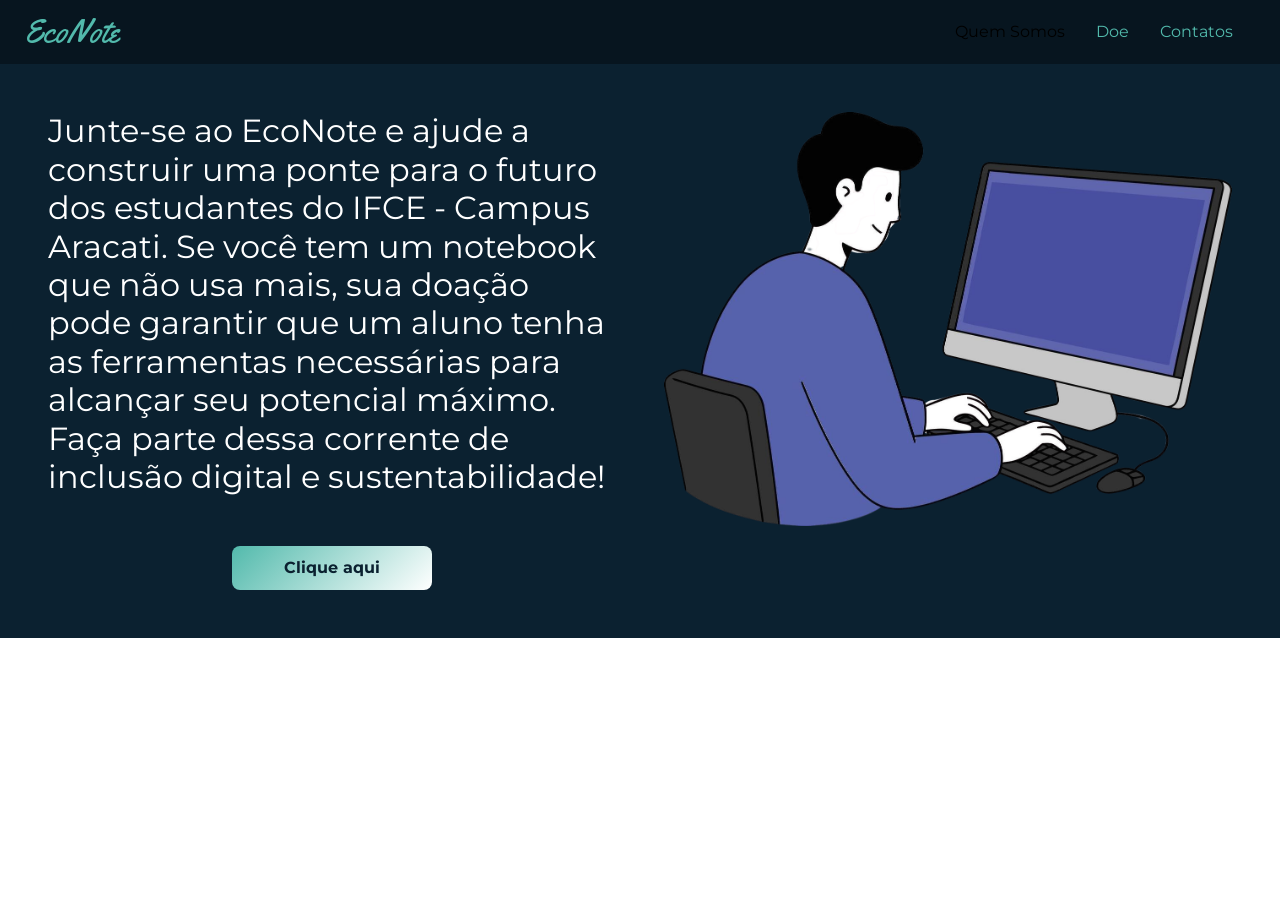
==== landing-page-2/index.html @ 5b76e67c "Responsividade" ====
<!DOCTYPE html>
<html lang="en">
<head>
    <meta charset="UTF-8">
    <meta name="viewport" content="width=device-width, initial-scale=1.0">
    <title>EcoNote</title>
    <link rel="preconnect" href="https://fonts.googleapis.com">
    <link rel="preconnect" href="https://fonts.gstatic.com" crossorigin>
    <link href="https://fonts.googleapis.com/css2?family=Montserrat:ital,wght@0,100..900;1,100..900&family=Yellowtail&display=swap" rel="stylesheet">
    <link href="https://cdn.jsdelivr.net/npm/bootstrap@5.0.2/dist/css/bootstrap.min.css" rel="stylesheet" integrity="sha384-EVSTQN3/azprG1Anm3QDgpJLIm9Nao0Yz1ztcQTwFspd3yD65VohhpuuCOmLASjC" crossorigin="anonymous">
    <link rel="stylesheet" href="style.css">
    <link rel="stylesheet" href="navbar.css">
    
</head>
<body>
    <nav class="navbar navbar-expand-lg px-4">
        <a class="navbar-brand" href="#">
            <h1>EcoNote</h1>
        </a>

        <button class="navbar-toggler" type="button" data-bs-toggle="collapse" data-bs-target="#navbarMenu" aria-controls="navbarMenu" aria-expanded="false" aria-label="Toggle navigation">
        <span class="navbar-toggler-icon"></span>

        </button>

        <div class="collapse navbar-collapse justify-content-end" id="navbarMenu">
            <ul class="navbar-nav">
                <li class="nav-item">
                <a class="nav-link active" href="#">Quem Somos</a>
            </li>
            <li class="nav-item">
                <a class="nav-link" href="https://g4b1brandao.pythonanywhere.com/cadastro/">Doe</a>
            </li>
            <li class="nav-item">
                <a class="nav-link" href="https://g4b1brandao.pythonanywhere.com/">Contatos</a>
            </li>
        </ul>
      </div>
    </nav>

    <div class="container-fluid p-4 main-container">
        <!-- Banner 100% -->
        <div class="banner d-flex flex-wrap">
            <div class="col-lg-6 col-12 p-4 main-text">
                <h1>Junte-se ao EcoNote e ajude a construir uma ponte para o futuro dos estudantes do IFCE - Campus Aracati. Se você tem um notebook que não usa mais, sua doação pode garantir que um aluno tenha as ferramentas necessárias para alcançar seu potencial máximo. Faça parte dessa corrente de inclusão digital e sustentabilidade!</h1>
                <button class="btn-gradient" href="https://g4b1brandao.pythonanywhere.com/" target="_blank">Clique aqui</button> 
            </div>

            <div class="col-lg-6 col-12 p-4">
                <img src="assets/img/user-pc.png" class="img-fluid" alt="Imagem responsiva">
            </div>
        </div>
    </div>
</body>
</html>
---- landing-page-2/style.css ----
:root {
  --primary: #52BAAC;
  --secondary: #0B2130;
  --secondary-darker: #07151F;
  --bg: #fff;
  --text: #fff;
}

body{
    margin: 0;  
}

.navbar{
    padding: 8px 100px;
    background-color: var(--secondary-darker);
}

.navbar-nav li {
    margin-right: 15px;
}

.navbar-nav li a{
    font-family: 'Montserrat', sans-serif;
    color: var(--primary);
}

.navbar-nav li a:hover{
    color: var(--primary);
    font-weight: bold;
}

.navbar-brand h1{
    font-family: 'YellowTail', sans-serif;
    font-size: 2rem;
    color: var(--primary);
    text-align: center;
    margin: 0;
}

.main-container{

    display: flex;
    background-color: var(--secondary);
    justify-content: center; 
    align-items: center;
}

.main-image{
    background-color: #07151F;
}

.main-text{
    display: flex;
    flex-direction: column;
    align-items: center;
    justify-content: center;
}

.main-text h1{
    font-size: 2rem;
    font-family: 'Montserrat', sans-serif;
    font-style: normal;
    font-weight: 400;
    color: var(--text);
    margin-bottom: 50px;
}

.btn-gradient {
    font-family: 'Montserrat', sans-serif;
    font-weight: bold;
    width: 200px;
    background: linear-gradient(135deg, var(--primary), #fff);
    border: none; 
    color: var(--secondary); 
    padding: 10px 10px;   
    border-radius: 8px;   
    font-size: 16px;      
    cursor: pointer;      
    transition: all 0.3s ease; 
}

.btn-gradient:hover {
  transform: scale(1.05); 
}

@font-face {
    font-family: 'Montserrat';
    src: url('assets/fonts/Montserrat/static/Montserrat-Regular.ttf') format('truetype');
    font-weight: 400; /* variável de 100 a 900 */
    font-style: normal;
}

@font-face {
    font-family: 'YellowTail';
    src: url('assets/fonts/Yellowtail/Yellowtail-Regular.ttf') format('truetype');
    font-weight: 400;
    font-style: normal;
}
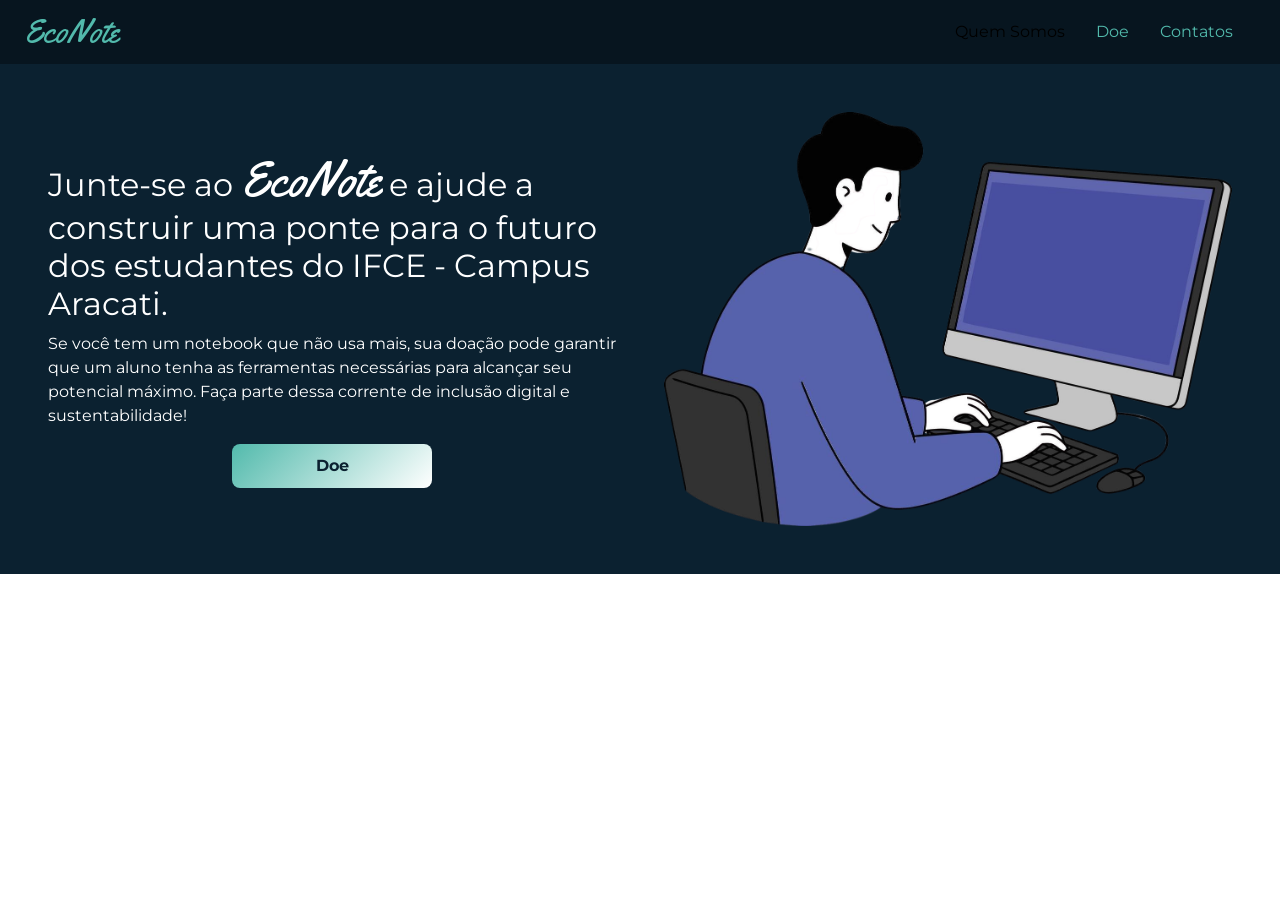
==== commit 4354c8ed: "Detalhes e correção no botão" ====
--- a/landing-page-2/index.html
+++ b/landing-page-2/index.html
@@ -42,14 +42,17 @@
         <!-- Banner 100% -->
         <div class="banner d-flex flex-wrap">
             <div class="col-lg-6 col-12 p-4 main-text">
-                <h1>Junte-se ao EcoNote e ajude a construir uma ponte para o futuro dos estudantes do IFCE - Campus Aracati. Se você tem um notebook que não usa mais, sua doação pode garantir que um aluno tenha as ferramentas necessárias para alcançar seu potencial máximo. Faça parte dessa corrente de inclusão digital e sustentabilidade!</h1>
-                <button class="btn-gradient" href="https://g4b1brandao.pythonanywhere.com/" target="_blank">Clique aqui</button> 
+                <h1>Junte-se ao <span>EcoNote</span> e ajude a construir uma ponte para o futuro dos estudantes do IFCE - Campus Aracati.</h1>
+                <p>Se você tem um notebook que não usa mais, sua doação pode garantir que um aluno tenha as ferramentas necessárias para alcançar seu potencial máximo. Faça parte dessa corrente de inclusão digital e sustentabilidade!</p>
+                <a class="btn-gradient" href="https://g4b1brandao.pythonanywhere.com/" target="_blank">Doe</a> 
             </div>
 
             <div class="col-lg-6 col-12 p-4">
                 <img src="assets/img/user-pc.png" class="img-fluid" alt="Imagem responsiva">
             </div>
         </div>
+
+        
     </div>
 </body>
 </html>
--- a/landing-page-2/style.css
+++ b/landing-page-2/style.css
@@ -62,10 +62,24 @@
     font-style: normal;
     font-weight: 400;
     color: var(--text);
-    margin-bottom: 50px;
+}
+
+.main-text p{
+    font-size: 1rem;
+    font-family: 'Montserrat', sans-serif;
+    font-style: normal;
+    font-weight: 400;
+    color: var(--text);
+}
+
+.main-text h1 span{
+    font-family: 'YellowTail', sans-serif;
+    font-size: 3rem;
 }
 
 .btn-gradient {
+    text-align: center;
+    text-decoration: none;
     font-family: 'Montserrat', sans-serif;
     font-weight: bold;
     width: 200px;
@@ -80,7 +94,8 @@
 }
 
 .btn-gradient:hover {
-  transform: scale(1.05); 
+    color: #0B2130;
+    transform: scale(1.05); 
 }
 
 @font-face {
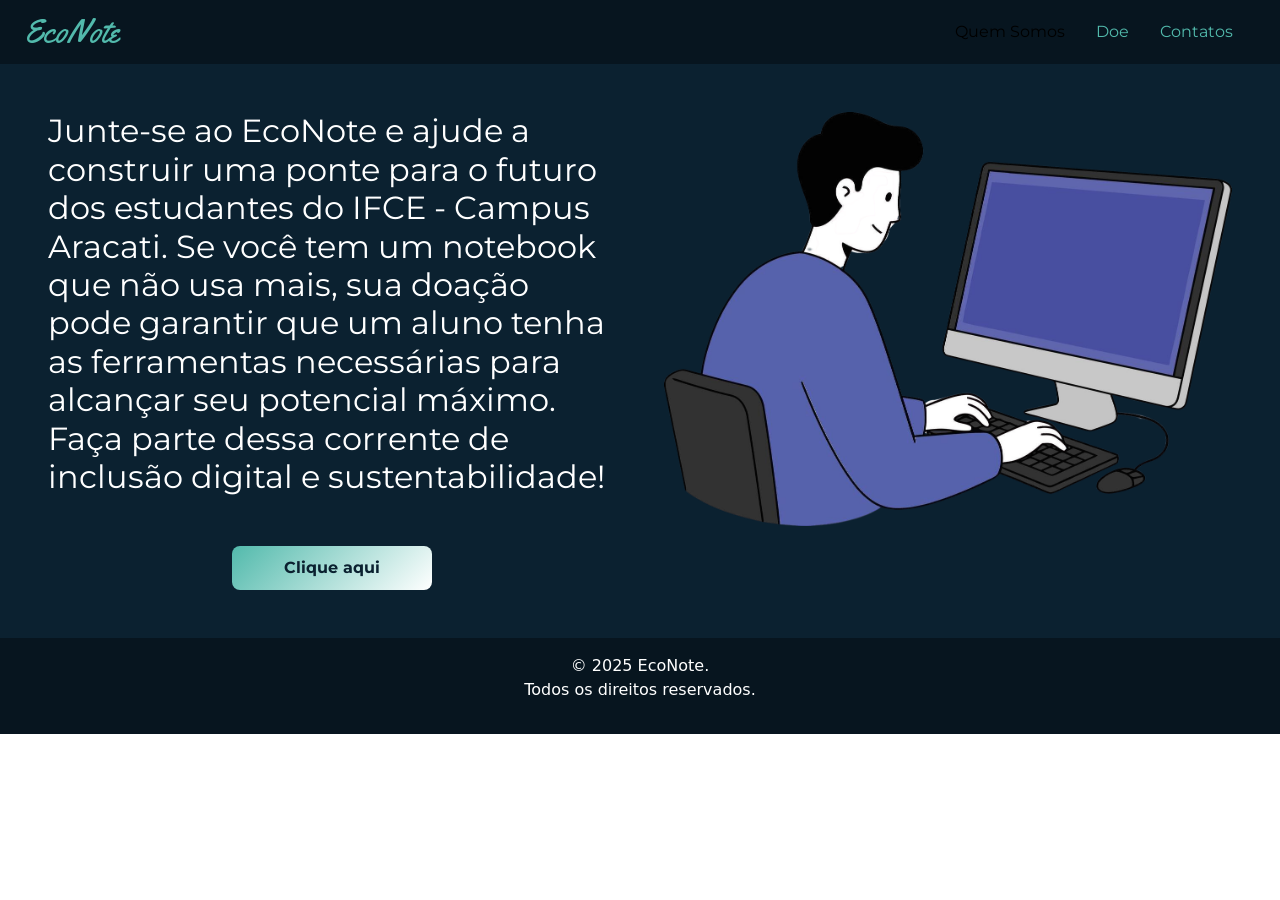
==== commit 1f080c4e: "ajuste no footer" ====
--- a/landing-page-2/index.html
+++ b/landing-page-2/index.html
@@ -13,6 +13,7 @@
     
 </head>
 <body>
+    <header>
     <nav class="navbar navbar-expand-lg px-4">
         <a class="navbar-brand" href="#">
             <h1>EcoNote</h1>
@@ -37,22 +38,30 @@
         </ul>
       </div>
     </nav>
+    </header>
 
+    <body>
     <div class="container-fluid p-4 main-container">
         <!-- Banner 100% -->
         <div class="banner d-flex flex-wrap">
             <div class="col-lg-6 col-12 p-4 main-text">
-                <h1>Junte-se ao <span>EcoNote</span> e ajude a construir uma ponte para o futuro dos estudantes do IFCE - Campus Aracati.</h1>
-                <p>Se você tem um notebook que não usa mais, sua doação pode garantir que um aluno tenha as ferramentas necessárias para alcançar seu potencial máximo. Faça parte dessa corrente de inclusão digital e sustentabilidade!</p>
-                <a class="btn-gradient" href="https://g4b1brandao.pythonanywhere.com/" target="_blank">Doe</a> 
+                <h1>Junte-se ao EcoNote e ajude a construir uma ponte para o futuro dos estudantes do IFCE - Campus Aracati. Se você tem um notebook que não usa mais, sua doação pode garantir que um aluno tenha as ferramentas necessárias para alcançar seu potencial máximo. Faça parte dessa corrente de inclusão digital e sustentabilidade!</h1>
+                <button class="btn-gradient" href="https://g4b1brandao.pythonanywhere.com/" target="_blank">Clique aqui</button> 
             </div>
 
             <div class="col-lg-6 col-12 p-4">
                 <img src="assets/img/user-pc.png" class="img-fluid" alt="Imagem responsiva">
             </div>
         </div>
-
-        
     </div>
+    </body>
+    <footer class="container-fluid text-center p-3  text-white">
+        <div class="row">
+            <div class="col-12">
+                <p>&copy; 2025 EcoNote.
+                <br>Todos os direitos reservados.</p>
+            </div>
+        </div>
+    </footer>
 </body>
 </html>
--- a/landing-page-2/style.css
+++ b/landing-page-2/style.css
@@ -62,24 +62,10 @@
     font-style: normal;
     font-weight: 400;
     color: var(--text);
-}
-
-.main-text p{
-    font-size: 1rem;
-    font-family: 'Montserrat', sans-serif;
-    font-style: normal;
-    font-weight: 400;
-    color: var(--text);
-}
-
-.main-text h1 span{
-    font-family: 'YellowTail', sans-serif;
-    font-size: 3rem;
+    margin-bottom: 50px;
 }
 
 .btn-gradient {
-    text-align: center;
-    text-decoration: none;
     font-family: 'Montserrat', sans-serif;
     font-weight: bold;
     width: 200px;
@@ -94,8 +80,7 @@
 }
 
 .btn-gradient:hover {
-    color: #0B2130;
-    transform: scale(1.05); 
+  transform: scale(1.05); 
 }
 
 @font-face {
@@ -112,4 +97,6 @@
     font-style: normal;
 }
 
-
+footer {
+    background-color: var(--secondary-darker);
+}
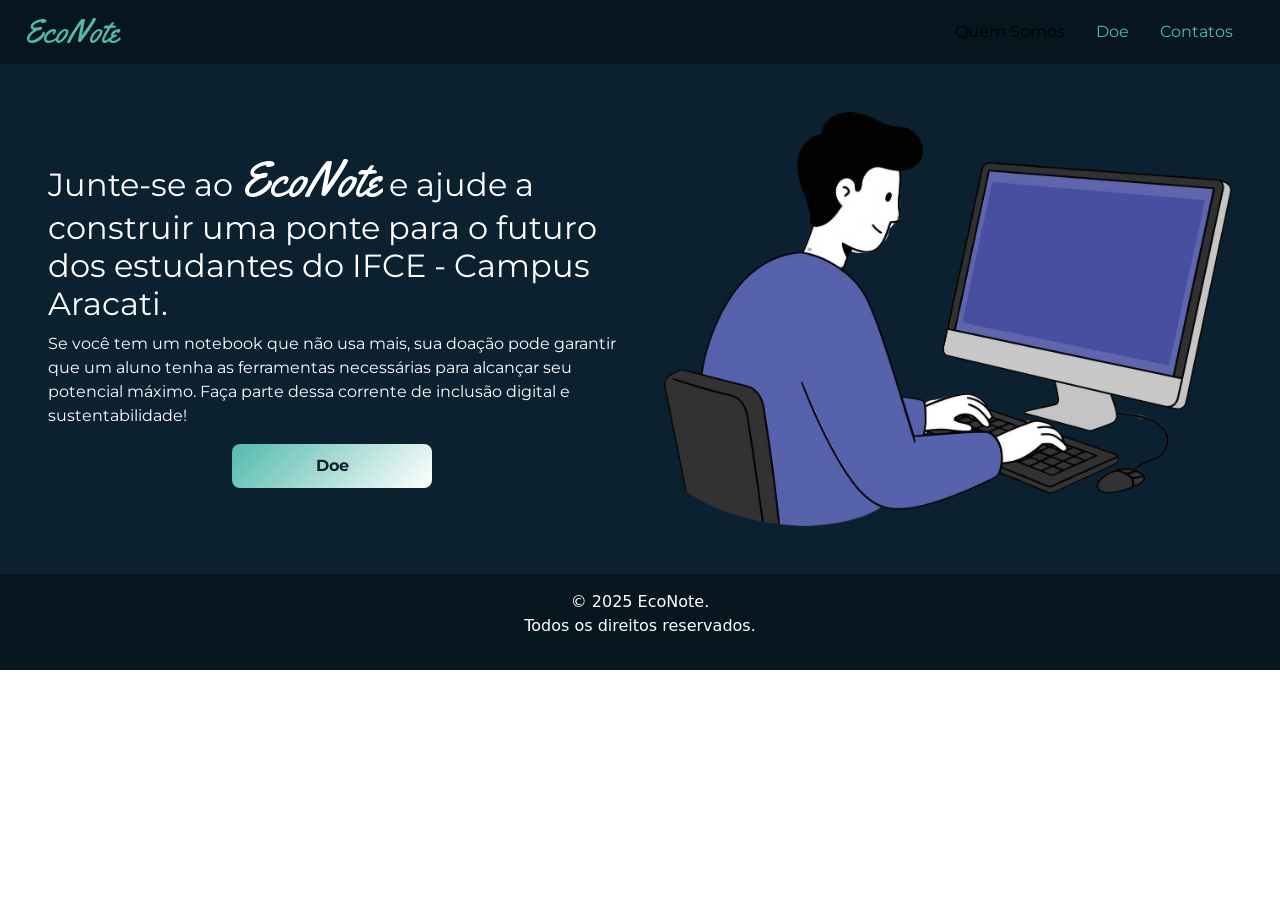
==== commit 0dda91be: "Merge branch 'main' of github.com:G4b1-Brandao/EcoNote_Landing-Page" ====
--- a/landing-page-2/index.html
+++ b/landing-page-2/index.html
@@ -45,14 +45,17 @@
         <!-- Banner 100% -->
         <div class="banner d-flex flex-wrap">
             <div class="col-lg-6 col-12 p-4 main-text">
-                <h1>Junte-se ao EcoNote e ajude a construir uma ponte para o futuro dos estudantes do IFCE - Campus Aracati. Se você tem um notebook que não usa mais, sua doação pode garantir que um aluno tenha as ferramentas necessárias para alcançar seu potencial máximo. Faça parte dessa corrente de inclusão digital e sustentabilidade!</h1>
-                <button class="btn-gradient" href="https://g4b1brandao.pythonanywhere.com/" target="_blank">Clique aqui</button> 
+                <h1>Junte-se ao <span>EcoNote</span> e ajude a construir uma ponte para o futuro dos estudantes do IFCE - Campus Aracati.</h1>
+                <p>Se você tem um notebook que não usa mais, sua doação pode garantir que um aluno tenha as ferramentas necessárias para alcançar seu potencial máximo. Faça parte dessa corrente de inclusão digital e sustentabilidade!</p>
+                <a class="btn-gradient" href="https://g4b1brandao.pythonanywhere.com/" target="_blank">Doe</a> 
             </div>
 
             <div class="col-lg-6 col-12 p-4">
                 <img src="assets/img/user-pc.png" class="img-fluid" alt="Imagem responsiva">
             </div>
         </div>
+
+        
     </div>
     </body>
     <footer class="container-fluid text-center p-3  text-white">
--- a/landing-page-2/style.css
+++ b/landing-page-2/style.css
@@ -62,10 +62,24 @@
     font-style: normal;
     font-weight: 400;
     color: var(--text);
-    margin-bottom: 50px;
+}
+
+.main-text p{
+    font-size: 1rem;
+    font-family: 'Montserrat', sans-serif;
+    font-style: normal;
+    font-weight: 400;
+    color: var(--text);
+}
+
+.main-text h1 span{
+    font-family: 'YellowTail', sans-serif;
+    font-size: 3rem;
 }
 
 .btn-gradient {
+    text-align: center;
+    text-decoration: none;
     font-family: 'Montserrat', sans-serif;
     font-weight: bold;
     width: 200px;
@@ -80,7 +94,8 @@
 }
 
 .btn-gradient:hover {
-  transform: scale(1.05); 
+    color: #0B2130;
+    transform: scale(1.05); 
 }
 
 @font-face {
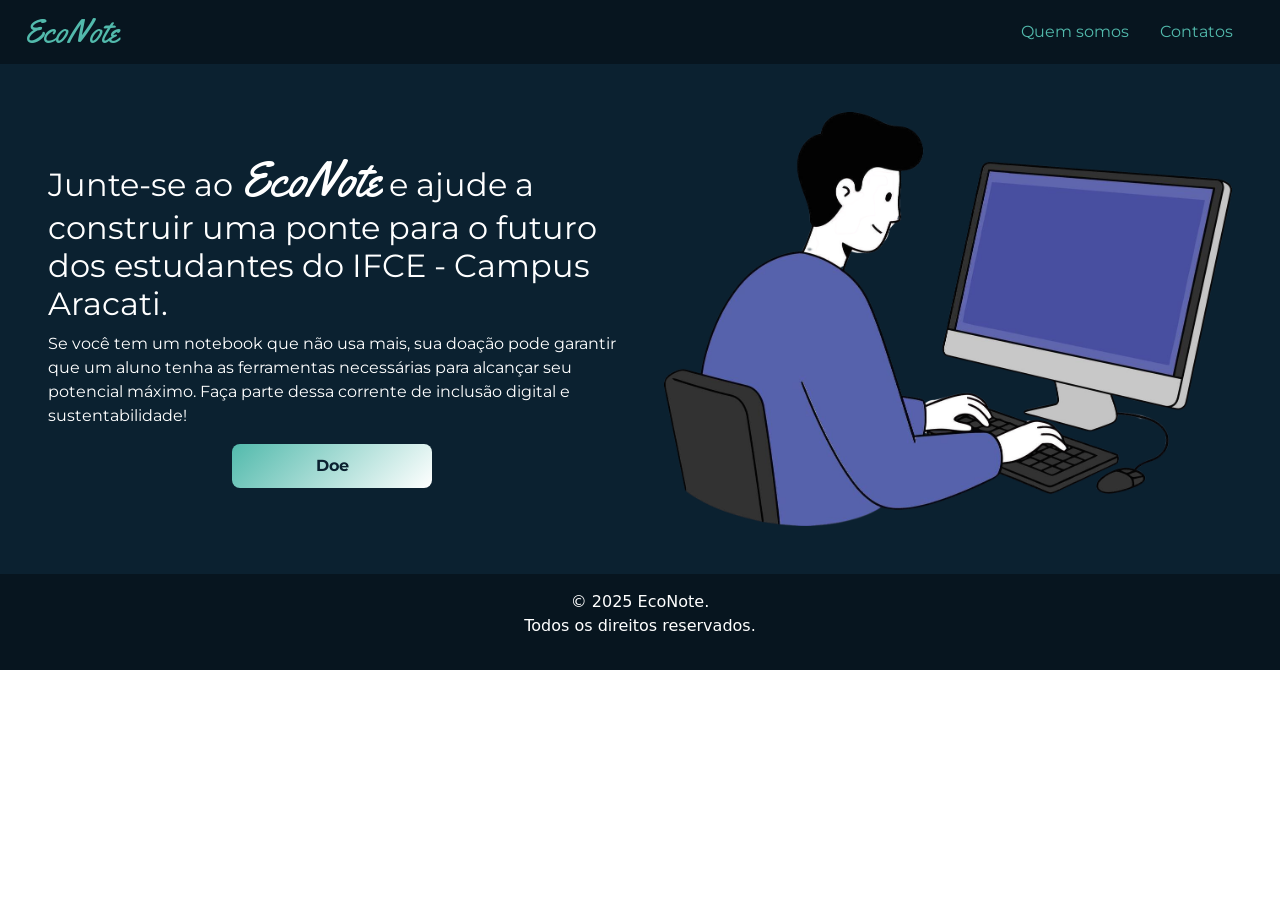
==== commit ca5ea558: "Final" ====
--- a/landing-page-2/index.html
+++ b/landing-page-2/index.html
@@ -26,11 +26,8 @@
 
         <div class="collapse navbar-collapse justify-content-end" id="navbarMenu">
             <ul class="navbar-nav">
-                <li class="nav-item">
-                <a class="nav-link active" href="#">Quem Somos</a>
-            </li>
             <li class="nav-item">
-                <a class="nav-link" href="https://g4b1brandao.pythonanywhere.com/cadastro/">Doe</a>
+                <a class="nav-link" href="https://g4b1brandao.pythonanywhere.com/cadastro/" target="_blank">Quem somos</a>
             </li>
             <li class="nav-item">
                 <a class="nav-link" href="https://g4b1brandao.pythonanywhere.com/">Contatos</a>
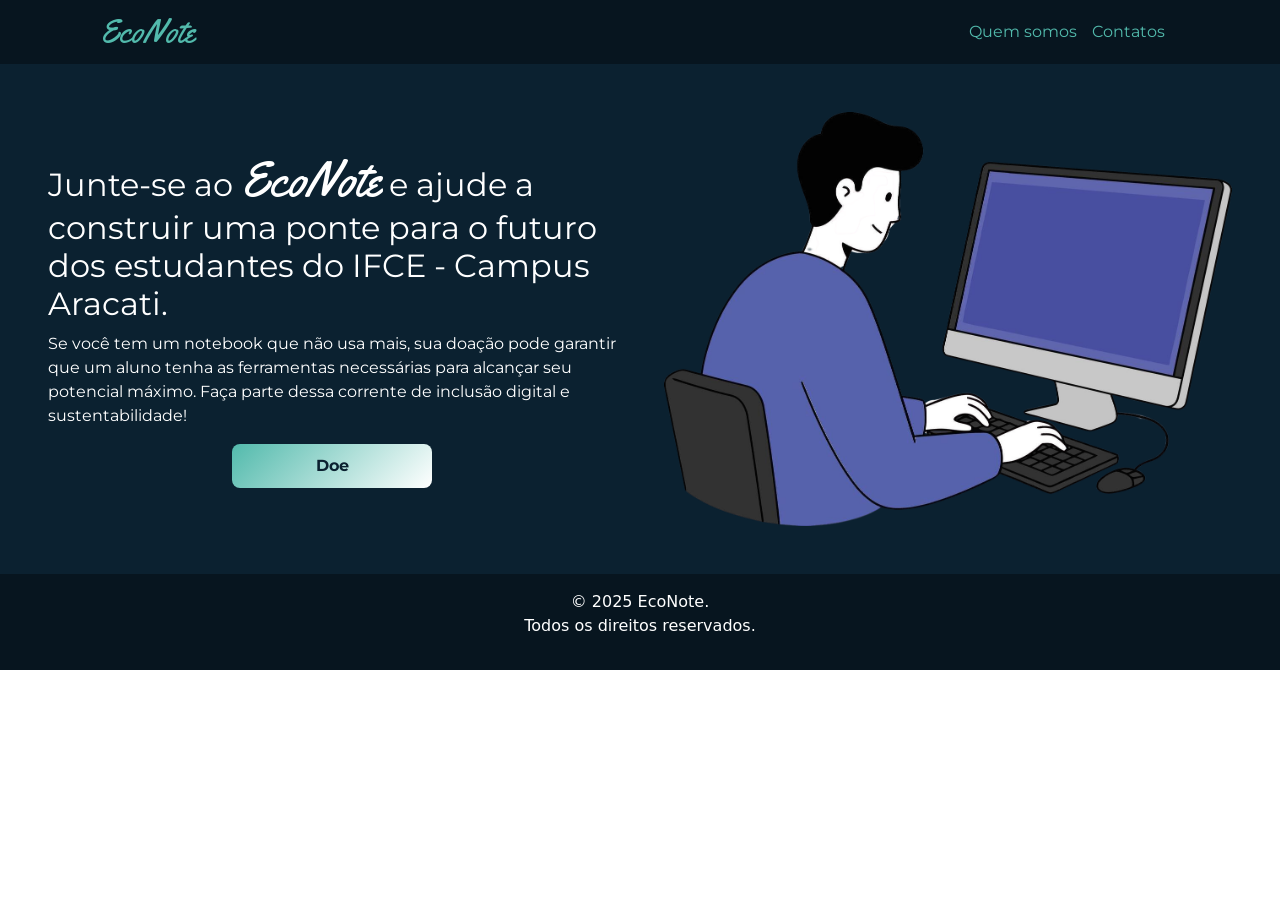
==== commit 03ea1250: "Correções na navbar" ====
--- a/landing-page-2/index.html
+++ b/landing-page-2/index.html
@@ -1,5 +1,5 @@
 <!DOCTYPE html>
-<html lang="en">
+<html lang="pt-br">
 <head>
     <meta charset="UTF-8">
     <meta name="viewport" content="width=device-width, initial-scale=1.0">
@@ -10,31 +10,26 @@
     <link href="https://cdn.jsdelivr.net/npm/bootstrap@5.0.2/dist/css/bootstrap.min.css" rel="stylesheet" integrity="sha384-EVSTQN3/azprG1Anm3QDgpJLIm9Nao0Yz1ztcQTwFspd3yD65VohhpuuCOmLASjC" crossorigin="anonymous">
     <link rel="stylesheet" href="style.css">
     <link rel="stylesheet" href="navbar.css">
-    
 </head>
+
 <body>
     <header>
-    <nav class="navbar navbar-expand-lg px-4">
-        <a class="navbar-brand" href="#">
-            <h1>EcoNote</h1>
-        </a>
+        <nav class="navbar justify-content-center justify-content-md-between ">
+            <a class="navbar-brand" href="#">
+                <h1>EcoNote</h1>
+            </a>
 
-        <button class="navbar-toggler" type="button" data-bs-toggle="collapse" data-bs-target="#navbarMenu" aria-controls="navbarMenu" aria-expanded="false" aria-label="Toggle navigation">
-        <span class="navbar-toggler-icon"></span>
-
-        </button>
-
-        <div class="collapse navbar-collapse justify-content-end" id="navbarMenu">
-            <ul class="navbar-nav">
-            <li class="nav-item">
-                <a class="nav-link" href="https://g4b1brandao.pythonanywhere.com/cadastro/" target="_blank">Quem somos</a>
-            </li>
-            <li class="nav-item">
-                <a class="nav-link" href="https://g4b1brandao.pythonanywhere.com/">Contatos</a>
-            </li>
-        </ul>
-      </div>
-    </nav>
+            <div>
+                <ul class="navbar-nav">
+                    <li class="nav-item">
+                        <a class="nav-link" href="https://g4b1brandao.pythonanywhere.com/cadastro/" target="_blank">Quem somos</a>
+                    </li>
+                    <li class="nav-item">
+                        <a class="nav-link" href="https://g4b1brandao.pythonanywhere.com/">Contatos</a>
+                    </li>
+                </ul>
+            </div>
+        </nav>
     </header>
 
     <body>
--- a/landing-page-2/style.css
+++ b/landing-page-2/style.css
@@ -13,6 +13,11 @@
 .navbar{
     padding: 8px 100px;
     background-color: var(--secondary-darker);
+}
+
+.navbar-nav{
+    display: flex;
+    flex-direction: row;
 }
 
 .navbar-nav li {
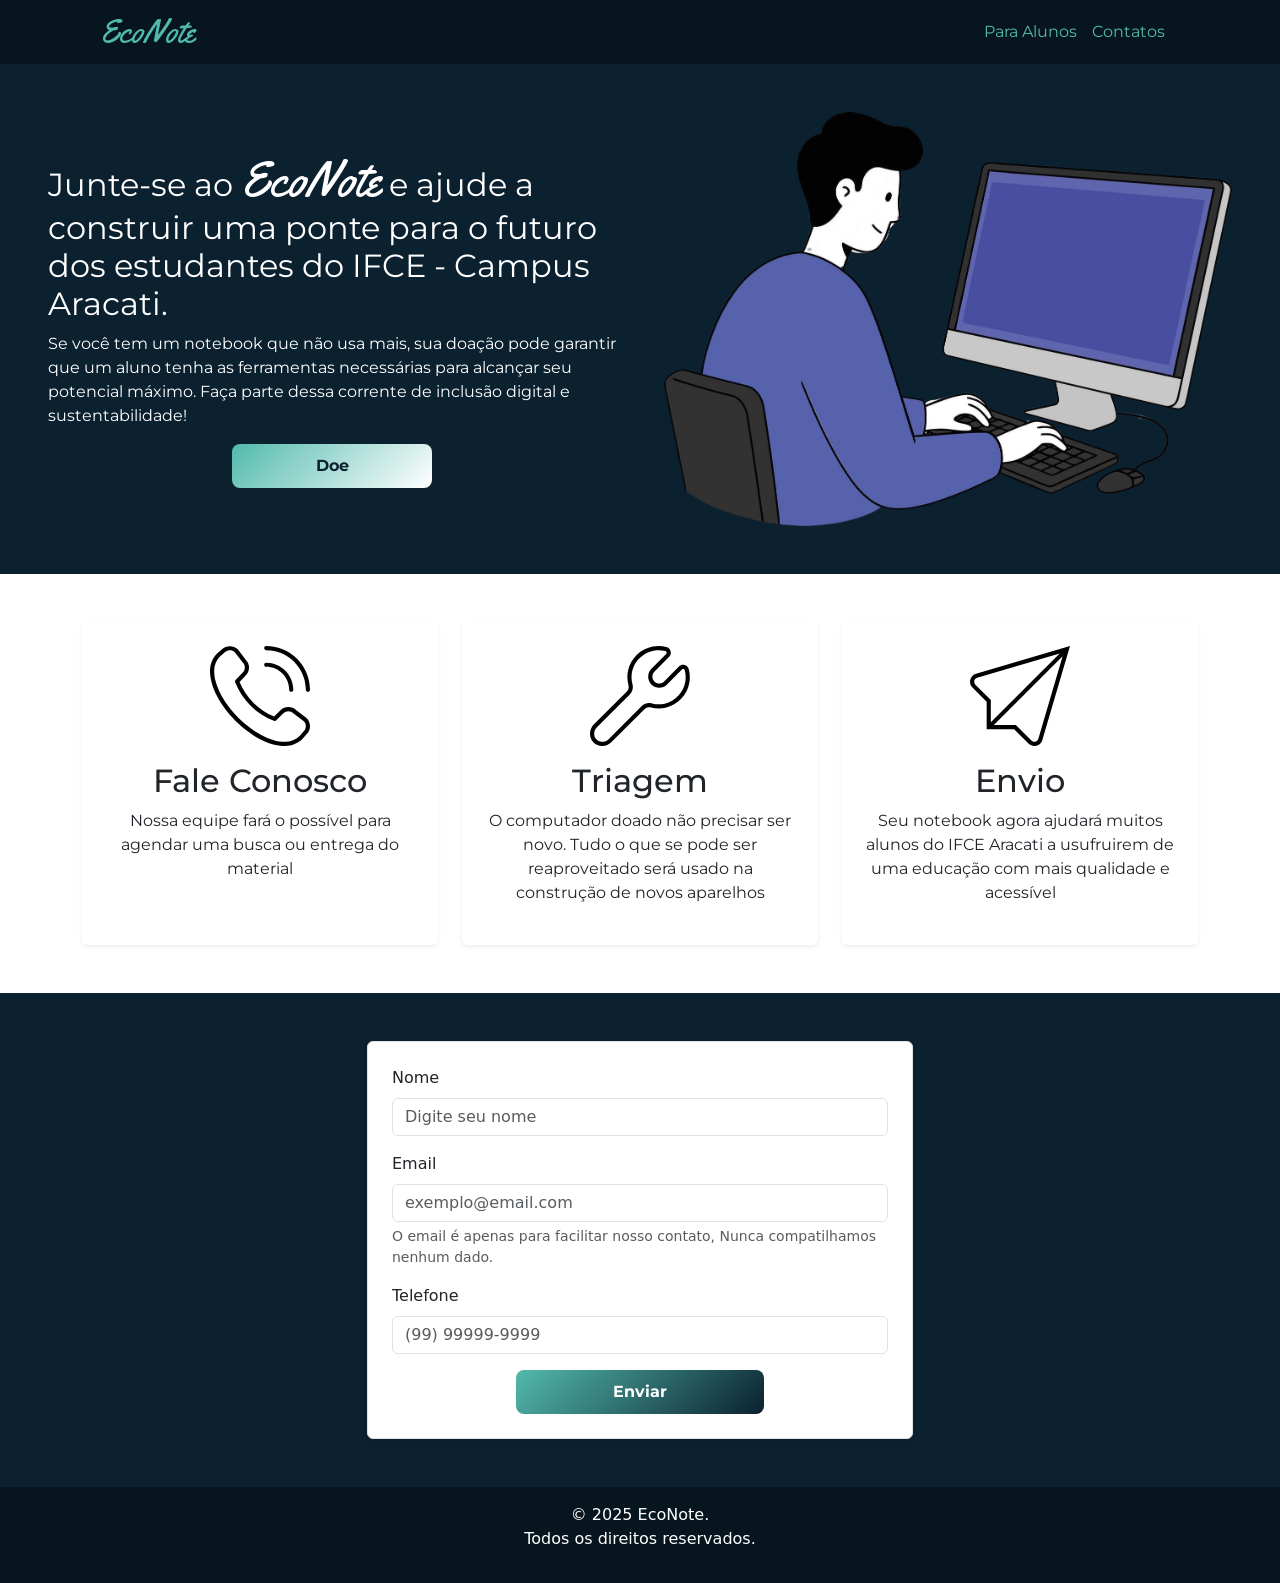
==== commit 8460e5fd: "Adicionando fomulário e outras coisas" ====
--- a/landing-page-2/index.html
+++ b/landing-page-2/index.html
@@ -15,17 +15,17 @@
 <body>
     <header>
         <nav class="navbar justify-content-center justify-content-md-between ">
-            <a class="navbar-brand" href="#">
+            <a class="navbar-brand" href="https://g4b1brandao.pythonanywhere.com/" target="_blank">
                 <h1>EcoNote</h1>
             </a>
 
             <div>
                 <ul class="navbar-nav">
                     <li class="nav-item">
-                        <a class="nav-link" href="https://g4b1brandao.pythonanywhere.com/cadastro/" target="_blank">Quem somos</a>
+                        <a class="nav-link" href="https://g4b1brandao.pythonanywhere.com/cadastro/" target="_blank">Para Alunos</a>
                     </li>
                     <li class="nav-item">
-                        <a class="nav-link" href="https://g4b1brandao.pythonanywhere.com/">Contatos</a>
+                        <a class="nav-link" href="https://g4b1brandao.pythonanywhere.com/" target="_blank">Contatos</a>
                     </li>
                 </ul>
             </div>
@@ -33,22 +33,94 @@
     </header>
 
     <body>
-    <div class="container-fluid p-4 main-container">
-        <!-- Banner 100% -->
-        <div class="banner d-flex flex-wrap">
-            <div class="col-lg-6 col-12 p-4 main-text">
-                <h1>Junte-se ao <span>EcoNote</span> e ajude a construir uma ponte para o futuro dos estudantes do IFCE - Campus Aracati.</h1>
-                <p>Se você tem um notebook que não usa mais, sua doação pode garantir que um aluno tenha as ferramentas necessárias para alcançar seu potencial máximo. Faça parte dessa corrente de inclusão digital e sustentabilidade!</p>
-                <a class="btn-gradient" href="https://g4b1brandao.pythonanywhere.com/" target="_blank">Doe</a> 
-            </div>
+        <div class="container-fluid p-4 main-container">    
+            <div class="banner d-flex flex-wrap">
+                <div class="col-lg-6 col-12 p-4 main-text">
+                    <h1>Junte-se ao <span>EcoNote</span> e ajude a construir uma ponte para o futuro dos estudantes do IFCE - Campus Aracati.</h1>
+                    <p>Se você tem um notebook que não usa mais, sua doação pode garantir que um aluno tenha as ferramentas necessárias para alcançar seu potencial máximo. Faça parte dessa corrente de inclusão digital e sustentabilidade!</p>
+                    <a class="btn-gradient" href="#form-section">Doe</a> 
+                </div>
 
-            <div class="col-lg-6 col-12 p-4">
-                <img src="assets/img/user-pc.png" class="img-fluid" alt="Imagem responsiva">
+                <div class="col-lg-6 col-12 p-4">
+                    <img src="assets/img/user-pc.png" class="img-fluid" alt="Imagem responsiva">
+                </div>
             </div>
         </div>
 
-        
-    </div>
+        <section class="container py-5">
+            <div class="row g-4 text-center cards">
+                <div class="col-md-4">
+                    <div class="card border-0 shadow-sm p-4 h-100 phone-card custom-card">
+                        <svg xmlns="http://www.w3.org/2000/svg" id="Layer_1" data-name="Layer 1" viewBox="0 0 24 24" class="mx-auto svg-icon phone-icon"><path d="m23.5,11c-.276,0-.5-.224-.5-.5,0-5.238-4.262-9.5-9.5-9.5-.276,0-.5-.224-.5-.5s.224-.5.5-.5c5.79,0,10.5,4.71,10.5,10.5,0,.276-.224.5-.5.5Zm-3.5-.5c0-3.584-2.916-6.5-6.5-6.5-.276,0-.5.224-.5.5s.224.5.5.5c3.033,0,5.5,2.467,5.5,5.5,0,.276.224.5.5.5s.5-.224.5-.5Zm2.234,11.771l.978-1.125c.508-.508.788-1.184.788-1.902s-.28-1.395-.837-1.945l-2.446-1.873c-1.048-1.048-2.753-1.049-3.803-.003l-1.532,1.494c-3.68-1.499-6.678-4.5-8.294-8.303l1.488-1.525c1.049-1.049,1.049-2.756.043-3.756l-1.959-2.543c-1.017-1.017-2.813-.993-3.78-.023l-1.174,1.024C.605,2.886,0,4.373,0,5.976c0,7.749,10.275,18.024,18.024,18.024,1.603,0,3.089-.605,4.21-1.729ZM5.909,1.446l1.959,2.543c.659.659.659,1.732-.004,2.396l-1.722,1.766c-.138.142-.18.352-.106.536,1.729,4.305,5.113,7.688,9.286,9.28.182.07.388.027.527-.108l1.766-1.722s.003-.003.004-.005c.639-.64,1.704-.681,2.44.043l2.446,1.873c.659.659.659,1.731-.023,2.416l-.979,1.125c-.908.91-2.144,1.411-3.479,1.411C10.864,23,1,13.136,1,5.976c0-1.335.501-2.571,1.387-3.456l1.175-1.025c.336-.336.779-.5,1.215-.5.419,0,.831.152,1.133.452Z"/></svg>
+                        <h1 class="mt-3">Fale Conosco</h1>
+                        <p>Nossa equipe fará o possível para agendar uma busca ou entrega do material</p>
+                    </div>
+                </div>
+                <div class="col-md-4">
+                    <div class="card border-0 shadow-sm p-4 h-100 fix-card">
+                        <svg xmlns="http://www.w3.org/2000/svg" id="Layer_1" data-name="Layer 1" viewBox="0 0 24 24" class="mx-auto svg-icon fix-icon"><path d="m23.707,5.568c-.134-.499-.511-.877-1.009-1.009-.491-.131-1,.006-1.357.369l-3.556,3.587c-.645.646-1.695.644-2.339,0-.312-.312-.484-.728-.484-1.17s.172-.856.486-1.171l3.543-3.573c.358-.361.492-.871.358-1.362-.136-.496-.514-.869-1.012-.999-1.058-.275-2.149-.314-3.244-.116-2.927.532-5.32,2.843-5.954,5.751-.257,1.177-.229,2.359.082,3.512.153.566.016,1.133-.368,1.515L.954,18.777c-1.136,1.134-1.271,2.942-.307,4.117.54.658,1.353,1.105,2.331,1.105.794,0,1.563-.315,2.127-.878l8.021-8c.379-.378.939-.516,1.5-.368,1.16.306,2.347.323,3.524.054,2.899-.659,5.188-3.066,5.695-5.987.191-1.1.145-2.193-.139-3.252Zm-.846,3.08c-.439,2.529-2.421,4.613-4.932,5.185-1.021.23-2.046.218-3.048-.046-.907-.237-1.827-.004-2.46.627l-8.021,7.999c-.4.399-.954.613-1.521.584-.573-.028-1.091-.29-1.458-.737-.641-.781-.535-2,.241-2.774l7.897-7.875c.64-.639.875-1.567.627-2.483-.27-.997-.293-2.02-.07-3.039.549-2.519,2.621-4.52,5.155-4.979.399-.072.797-.108,1.192-.108.547,0,1.09.069,1.622.207.212.056.28.226.299.296.019.068.046.243-.103.395l-3.542,3.572c-.501.501-.777,1.167-.777,1.876s.276,1.376.777,1.877c1.035,1.036,2.719,1.035,3.754-.002l3.558-3.589c.149-.149.322-.124.39-.105.071.019.242.086.3.302.246.916.286,1.865.12,2.82Z"/></svg>
+                        <h1 class="mt-3">Triagem</h1>
+                        <p>O computador doado não precisar ser novo. Tudo o que se pode ser reaproveitado será usado na construção de novos aparelhos</p>
+                    </div>
+                </div>
+                <div class="col-md-4">
+                    <div class="card border-0 shadow-sm p-4 h-100 send-card">
+                        <svg xmlns="http://www.w3.org/2000/svg" id="Layer_1" data-name="Layer 1" viewBox="0 0 24 24" class="mx-auto svg-icon send-icon"><path d="M1.454,6.651c-.689,.197-1.208,.728-1.388,1.422-.18,.693,.016,1.41,.522,1.915l3.412,3.408v6.586h6.594l3.435,3.43c.384,.383,.886,.587,1.408,.587,.169,0,.341-.021,.511-.066,.694-.18,1.225-.695,1.417-1.375L24,.004,1.454,6.651Zm-.159,2.629c-.253-.253-.351-.61-.261-.956,.09-.347,.35-.613,.699-.713L21.513,1.78,5,18.293v-5.311l-3.706-3.702Zm15.11,13.001c-.096,.338-.361,.594-.708,.684-.348,.09-.706-.008-.96-.262l-3.728-3.722H5.725L22.23,2.477l-5.826,19.805Z"/></svg>
+                        <h1 class="mt-3">Envio</h1>
+                        <p>Seu notebook agora ajudará muitos alunos do IFCE Aracati a usufruirem de uma educação com mais qualidade e acessível</p>
+                    </div>
+                </div>
+            </div>
+        </section>
+
+
+        <section class="form-section py-5" id="form-section">
+            <div class="container">
+                <div class="row justify-content-center">
+                    <div class="col-lg-6 col-md-8 col-12">
+                        <form class="p-4 border rounded shadow-sm bg-white">
+                            <div class="mb-3">
+                                <label for="nome" class="form-label">Nome</label>
+                                <input
+                                    type="text"
+                                    class="form-control"
+                                    id="nome"
+                                    placeholder="Digite seu nome"
+                                >
+                            </div>
+                      
+                          
+                            <div class="mb-3">
+                                <label for="email" class="form-label">Email</label>
+                                <input
+                                    type="email"
+                                    class="form-control"
+                                    id="email"
+                                    placeholder="exemplo@email.com"
+                                    aria-describedby="emailHelp"
+                                >
+                                <div id="emailHelp" class="form-text">O email é apenas para facilitar nosso contato, Nunca compatilhamos nenhum dado.</div>
+                            </div>
+                      
+                            <div class="mb-3">
+                                <label for="telefone" class="form-label">Telefone</label>
+                                <input
+                                    type="tel"
+                                    class="form-control"
+                                    id="telefone"
+                                    placeholder="(99) 99999-9999"
+                                >
+                            </div>
+                            <div class="d-flex justify-content-center">
+                                <button type="submit" class="btn-gradient-2 w-50">Enviar</button>
+                            </div>
+                        </form>
+                    </div>
+                </div>
+            </div>
+        </section>
+
+
     </body>
     <footer class="container-fluid text-center p-3  text-white">
         <div class="row">
--- a/landing-page-2/style.css
+++ b/landing-page-2/style.css
@@ -1,3 +1,7 @@
+html {
+  scroll-behavior: smooth;
+}
+
 :root {
   --primary: #52BAAC;
   --secondary: #0B2130;
@@ -98,10 +102,82 @@
     transition: all 0.3s ease; 
 }
 
+.btn-gradient-2 {
+    color: var(--text);
+    text-align: center;
+    text-decoration: none;
+    font-family: 'Montserrat', sans-serif;
+    font-weight: bold;
+    width: 200px;
+    background: linear-gradient(135deg, var(--primary), var(--secondary));
+    border: none; 
+    padding: 10px 10px;   
+    border-radius: 8px;   
+    font-size: 16px;      
+    cursor: pointer;      
+    transition: all 0.3s ease; 
+}
+
 .btn-gradient:hover {
     color: #0B2130;
     transform: scale(1.05); 
 }
+
+.cards h1{
+    font-size: 2rem;
+    font-family: 'Montserrat', sans-serif;
+}
+
+.cards p{
+    font-size: 1rem;
+    font-family: 'Montserrat', sans-serif;
+}
+
+.custom-card{
+    
+}
+
+.phone-card:hover .phone-icon{
+    animation: spotlightIn 500ms ease-out forwards;
+}
+
+.phone-card:not(:hover) .phone-icon{
+    animation: spotlightOut 500ms ease-out forwards;
+}
+
+.phone-icon{
+    width: 100px;
+}
+
+.fix-card:hover .fix-icon{
+    animation: spotlightIn 500ms ease-out forwards;
+}
+
+.fix-card:not(:hover) .fix-icon{
+    animation: spotlightOut 500ms ease-out forwards;
+}
+
+.fix-icon{
+    width: 100px;
+}
+
+.send-card:hover .send-icon{
+    animation: spotlightIn 500ms ease-out forwards;
+}
+
+.send-card:not(:hover) .send-icon{
+    animation: spotlightOut 500ms ease-out forwards;
+}
+
+.send-icon{
+    width: 100px;
+}
+
+.form-section {
+  background-color: var(--secondary); /* cor do fundo da seção */
+}
+
+
 
 @font-face {
     font-family: 'Montserrat';
@@ -119,4 +195,26 @@
 
 footer {
     background-color: var(--secondary-darker);
+}
+
+@keyframes spotlightIn {
+    from{
+        transform: scale(1);
+        fill: black;
+    }
+    to{
+        transform: scale(1.1);
+        fill: var(--primary);
+    }
+}
+
+@keyframes spotlightOut {
+    from{
+        transform: scale(1.1);
+        fill: var(--primary);
+    }
+    to{
+        transform: scale(1);
+        fill: black;
+    }
 }
